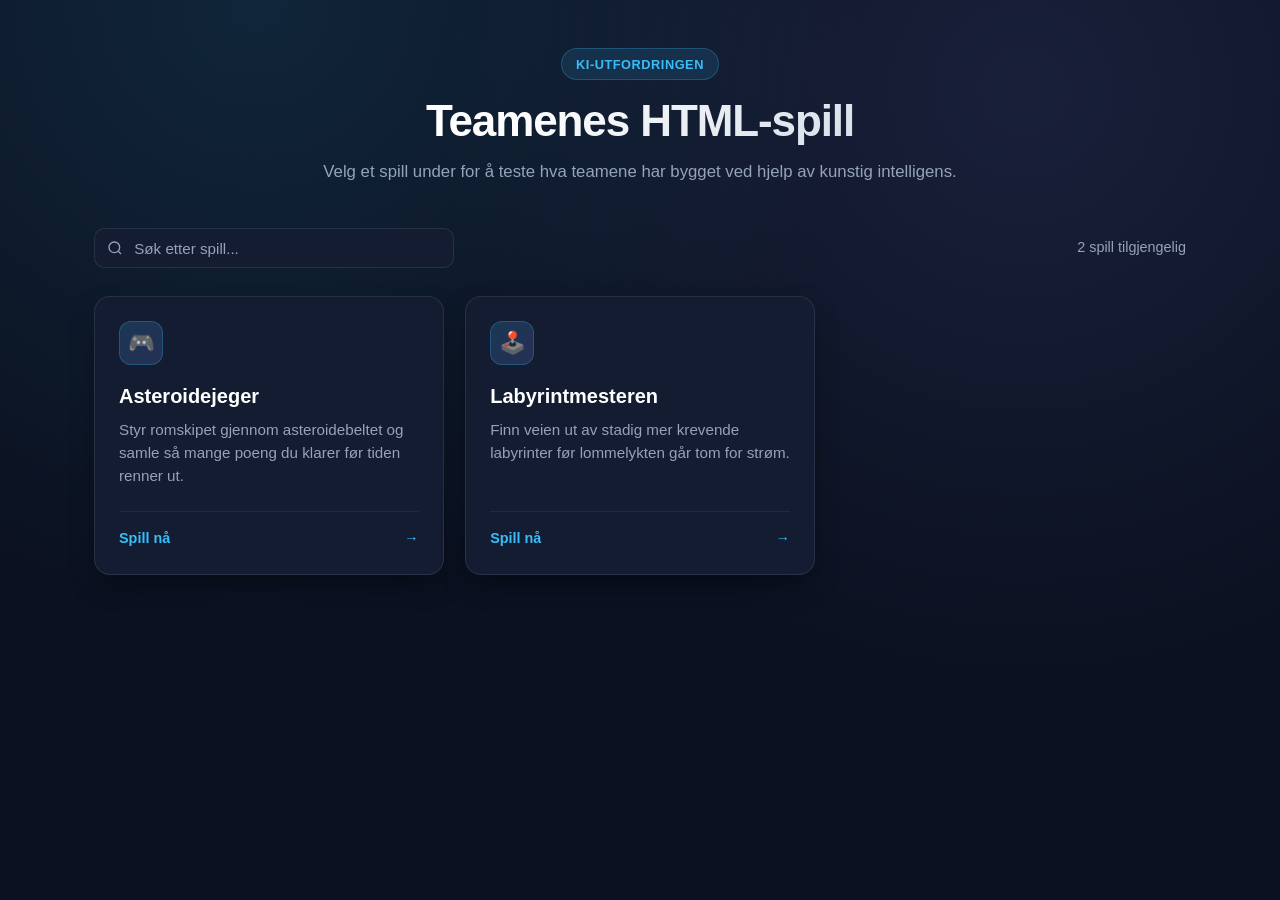
==== kidriv/index.html @ 7308d341 "Add initial HTML structure for game overview" ====
<!DOCTYPE html>
<html lang="no">
<head>
  <meta charset="UTF-8">
  <meta name="viewport" content="width=device-width, initial-scale=1.0">
  <title>KI-spillutfordringen – Spilloversikt</title>
  <style>
    :root {
      --bg: #0b1120;
      --surface: #131c31;
      --surface-hover: #192540;
      --border: rgba(148, 163, 184, 0.16);
      --border-hover: rgba(56, 189, 248, 0.5);
      --text: #f1f5f9;
      --text-muted: #94a3b8;
      --accent: #38bdf8;
      --accent-secondary: #818cf8;
      --shadow: 0 12px 30px -10px rgba(0, 0, 0, 0.6);
    }

    * {
      box-sizing: border-box;
      margin: 0;
      padding: 0;
    }

    body {
      font-family: -apple-system, BlinkMacSystemFont, "Segoe UI", Roboto, Helvetica, Arial, sans-serif;
      background-color: var(--bg);
      background-image:
        radial-gradient(circle at 20% 0%, rgba(56, 189, 248, 0.12) 0%, transparent 45%),
        radial-gradient(circle at 80% 10%, rgba(129, 140, 248, 0.12) 0%, transparent 45%);
      color: var(--text);
      min-height: 100vh;
      line-height: 1.5;
      -webkit-font-smoothing: antialiased;
    }

    .container {
      max-width: 1140px;
      margin: 0 auto;
      padding: 3rem 1.5rem 4rem;
    }

    header {
      text-align: center;
      max-width: 680px;
      margin: 0 auto 2.75rem;
    }

    .badge {
      display: inline-flex;
      align-items: center;
      gap: 0.4rem;
      padding: 0.35rem 0.85rem;
      border-radius: 999px;
      background: rgba(56, 189, 248, 0.12);
      border: 1px solid rgba(56, 189, 248, 0.25);
      color: var(--accent);
      font-size: 0.8rem;
      font-weight: 600;
      letter-spacing: 0.04em;
      text-transform: uppercase;
      margin-bottom: 1rem;
    }

    h1 {
      font-size: clamp(1.9rem, 4vw, 2.75rem);
      font-weight: 800;
      letter-spacing: -0.025em;
      line-height: 1.15;
      margin-bottom: 0.75rem;
      background: linear-gradient(135deg, #ffffff 30%, #cbd5e1 100%);
      -webkit-background-clip: text;
      -webkit-text-fill-color: transparent;
    }

    .subtitle {
      color: var(--text-muted);
      font-size: 1.05rem;
    }

    .toolbar {
      display: flex;
      flex-wrap: wrap;
      justify-content: space-between;
      align-items: center;
      gap: 1rem;
      margin-bottom: 1.75rem;
    }

    .search-box {
      position: relative;
      flex: 1 1 260px;
      max-width: 360px;
    }

    .search-box input {
      width: 100%;
      padding: 0.65rem 1rem 0.65rem 2.45rem;
      border-radius: 10px;
      border: 1px solid var(--border);
      background: var(--surface);
      color: var(--text);
      font-size: 0.95rem;
      outline: none;
      transition: border-color 0.2s, box-shadow 0.2s;
    }

    .search-box input::placeholder {
      color: var(--text-muted);
    }

    .search-box input:focus {
      border-color: var(--accent);
      box-shadow: 0 0 0 3px rgba(56, 189, 248, 0.15);
    }

    .search-icon {
      position: absolute;
      left: 0.8rem;
      top: 50%;
      transform: translateY(-50%);
      width: 16px;
      height: 16px;
      color: var(--text-muted);
      pointer-events: none;
    }

    .count {
      color: var(--text-muted);
      font-size: 0.9rem;
      font-weight: 500;
    }

    .grid {
      display: grid;
      grid-template-columns: repeat(auto-fill, minmax(300px, 1fr));
      gap: 1.35rem;
    }

    .card {
      display: flex;
      flex-direction: column;
      justify-content: space-between;
      text-decoration: none;
      color: inherit;
      background: var(--surface);
      border: 1px solid var(--border);
      border-radius: 16px;
      padding: 1.5rem;
      box-shadow: var(--shadow);
      transition: transform 0.2s ease, border-color 0.2s ease, background-color 0.2s ease;
    }

    .card:hover,
    .card:focus-visible {
      transform: translateY(-4px);
      background: var(--surface-hover);
      border-color: var(--border-hover);
      outline: none;
    }

    .card-top {
      display: flex;
      align-items: flex-start;
      justify-content: space-between;
      gap: 1rem;
      margin-bottom: 1rem;
    }

    .icon-box {
      width: 44px;
      height: 44px;
      border-radius: 12px;
      display: grid;
      place-items: center;
      font-size: 1.35rem;
      background: linear-gradient(135deg, rgba(56, 189, 248, 0.18), rgba(129, 140, 248, 0.18));
      border: 1px solid rgba(56, 189, 248, 0.25);
      color: var(--accent);
      flex-shrink: 0;
    }

    .team-tag {
      font-size: 0.78rem;
      font-weight: 600;
      color: var(--text-muted);
      background: rgba(15, 23, 42, 0.6);
      border: 1px solid var(--border);
      padding: 0.25rem 0.65rem;
      border-radius: 999px;
    }

    .card h2 {
      font-size: 1.25rem;
      font-weight: 700;
      margin-bottom: 0.5rem;
      color: #ffffff;
    }

    .card p {
      color: var(--text-muted);
      font-size: 0.95rem;
      margin-bottom: 1.5rem;
    }

    .card-footer {
      display: flex;
      align-items: center;
      justify-content: space-between;
      padding-top: 1rem;
      border-top: 1px solid rgba(148, 163, 184, 0.1);
      font-size: 0.9rem;
      font-weight: 600;
      color: var(--accent);
    }

    .arrow {
      transition: transform 0.2s ease;
    }

    .card:hover .arrow {
      transform: translateX(4px);
    }

    .empty-state,
    .error-banner {
      text-align: center;
      padding: 2.5rem 1.5rem;
      border-radius: 14px;
      background: var(--surface);
      border: 1px solid var(--border);
      color: var(--text-muted);
    }

    .error-banner {
      border-color: rgba(248, 113, 113, 0.45);
      color: #fca5a5;
      margin-bottom: 1.5rem;
      text-align: left;
    }
  </style>
</head>
<body>
  <div class="container">
    <header>
      <div class="badge">KI-utfordringen</div>
      <h1>Teamenes HTML-spill</h1>
      <p class="subtitle">
        Velg et spill under for å teste hva teamene har bygget ved hjelp av kunstig intelligens.
      </p>
    </header>

    <div id="error-container"></div>

    <div class="toolbar">
      <div class="search-box">
        <svg class="search-icon" viewBox="0 0 24 24" fill="none" stroke="currentColor" stroke-width="2">
          <circle cx="11" cy="11" r="8"></circle>
          <line x1="21" y1="21" x2="16.65" y2="16.65"></line>
        </svg>
        <input type="search" id="search-input" placeholder="Søk etter spill..." aria-label="Søk etter spill">
      </div>
      <div class="count" id="game-count"></div>
    </div>

    <main id="games-grid" class="grid" aria-live="polite"></main>
  </div>

  <!-- =====================================================================
       LEGG INN NYE SPILL HER (gyldig JSON-format)
       Obligatoriske felt:
         - "folder": Navn på undermappen på webserveren (f.eks. "romskip")
         - "title":  Tittel på spillet
         - "description": Kort beskrivelse av spillet

       Valgfrie felt (kan utelates):
         - "team": Navn på teamet som laget spillet
         - "icon": En valgfri emoji som vises på kortet
       ===================================================================== -->
  <script id="games-data" type="application/json">
  [
    {
      "folder": "eksempel-spill-1",
      "title": "Asteroidejeger",
      "description": "Styr romskipet gjennom asteroidebeltet og samle så mange poeng du klarer før tiden renner ut."
    },
    {
      "folder": "eksempel-spill-2",
      "title": "Labyrintmesteren",
      "description": "Finn veien ut av stadig mer krevende labyrinter før lommelykten går tom for strøm."
    }
  ]
  </script>

  <script>
    const gridEl = document.getElementById("games-grid");
    const countEl = document.getElementById("game-count");
    const searchInput = document.getElementById("search-input");
    const errorContainer = document.getElementById("error-container");

    const defaultIcons = ["🎮", "🕹️", "🚀", "🧩", "👾", "🏆", "⚡", "🎲"];

    function escapeHtml(str) {
      return String(str ?? "")
        .replace(/&/g, "&amp;")
        .replace(/</g, "&lt;")
        .replace(/>/g, "&gt;")
        .replace(/"/g, "&quot;")
        .replace(/'/g, "&#039;");
    }

    function buildGameUrl(folder) {
      const cleaned = String(folder ?? "").trim().replace(/^\/+|\/+$/g, "");
      if (!cleaned) return "#";
      if (cleaned.toLowerCase().endsWith(".html")) {
        return `./${cleaned}`;
      }
      return `./${cleaned}/`;
    }

    function loadGames() {
      const rawJson = document.getElementById("games-data").textContent;
      try {
        const parsed = JSON.parse(rawJson);
        if (!Array.isArray(parsed)) {
          throw new Error("JSON-dataene må være en liste ([ ... ]).");
        }
        return parsed;
      } catch (err) {
        errorContainer.innerHTML = `
          <div class="error-banner">
            <strong>Feil i JSON-listen:</strong> Sjekk at alle objekter har doble anførselstegn og komma mellom hvert spill (men ikke etter det siste spillet).<br>
            <small>${escapeHtml(err.message)}</small>
          </div>
        `;
        return [];
      }
    }

    const allGames = loadGames();

    function renderGames(filterText = "") {
      const query = filterText.trim().toLowerCase();
      const filtered = allGames.filter((game) => {
        const haystack = `${game.title ?? ""} ${game.description ?? ""} ${game.team ?? ""} ${game.folder ?? ""}`.toLowerCase();
        return haystack.includes(query);
      });

      countEl.textContent = filtered.length === 1
        ? "1 spill tilgjengelig"
        : `${filtered.length} spill tilgjengelig`;

      if (filtered.length === 0) {
        gridEl.innerHTML = `<div class="empty-state" style="grid-column: 1 / -1;">Ingen spill matchet søket ditt.</div>`;
        return;
      }

      gridEl.innerHTML = filtered.map((game, index) => {
        const icon = game.icon || defaultIcons[index % defaultIcons.length];
        const teamHtml = game.team ? `<span class="team-tag">${escapeHtml(game.team)}</span>` : "";
        const href = buildGameUrl(game.folder);

        return `
          <a class="card" href="${escapeHtml(href)}">
            <div>
              <div class="card-top">
                <div class="icon-box" aria-hidden="true">${escapeHtml(icon)}</div>
                ${teamHtml}
              </div>
              <h2>${escapeHtml(game.title || "Uten tittel")}</h2>
              <p>${escapeHtml(game.description || "")}</p>
            </div>
            <div class="card-footer">
              <span>Spill nå</span>
              <span class="arrow" aria-hidden="true">&rarr;</span>
            </div>
          </a>
        `;
      }).join("");
    }

    searchInput.addEventListener("input", (e) => {
      renderGames(e.target.value);
    });

    renderGames();
  </script>
</body>
</html>
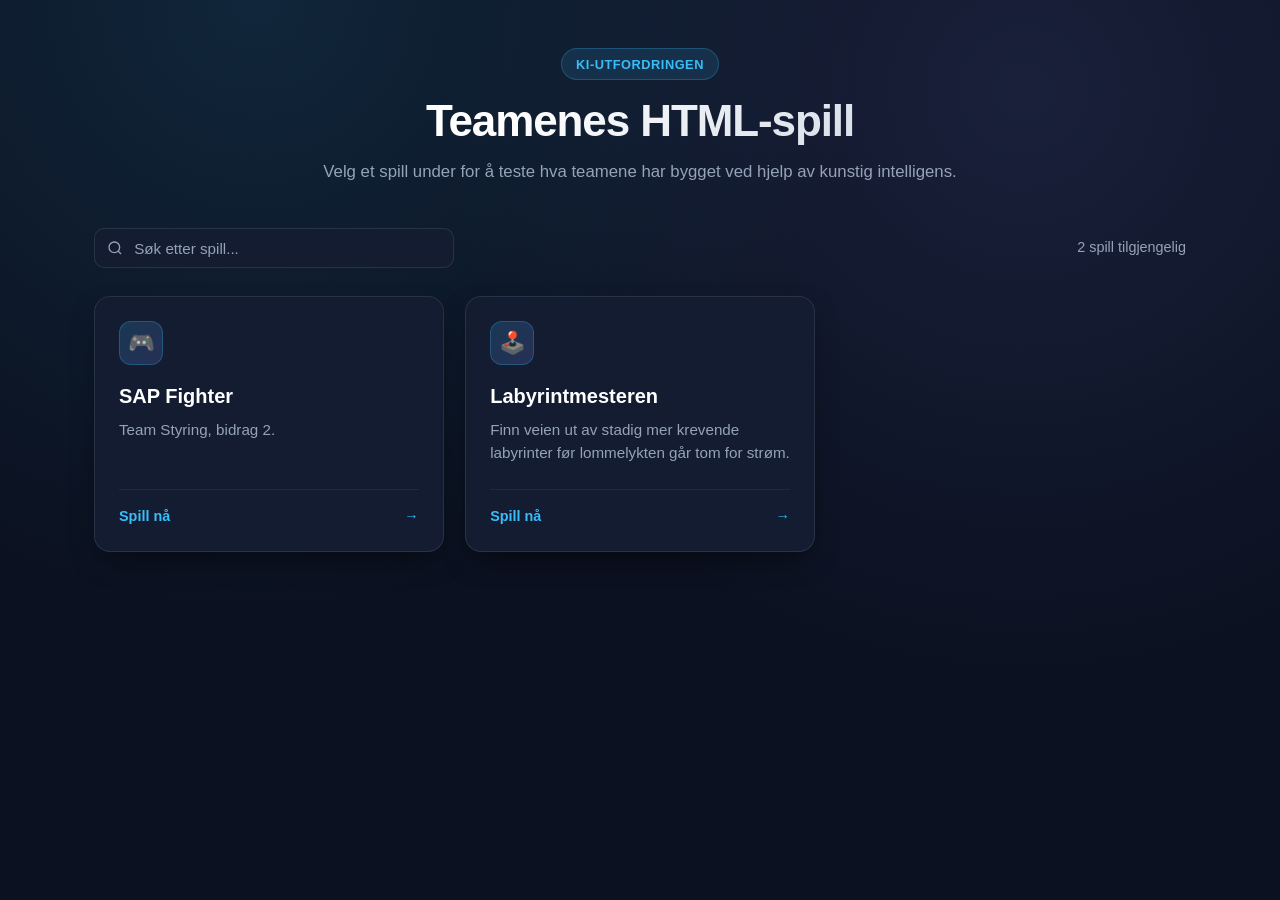
==== commit 34aca570: "Update game data in index.html" ====
--- a/kidriv/index.html
+++ b/kidriv/index.html
@@ -282,9 +282,9 @@
   <script id="games-data" type="application/json">
   [
     {
-      "folder": "eksempel-spill-1",
-      "title": "Asteroidejeger",
-      "description": "Styr romskipet gjennom asteroidebeltet og samle så mange poeng du klarer før tiden renner ut."
+      "folder": "sapfighter",
+      "title": "SAP Fighter",
+      "description": "Team Styring, bidrag 2."
     },
     {
       "folder": "eksempel-spill-2",
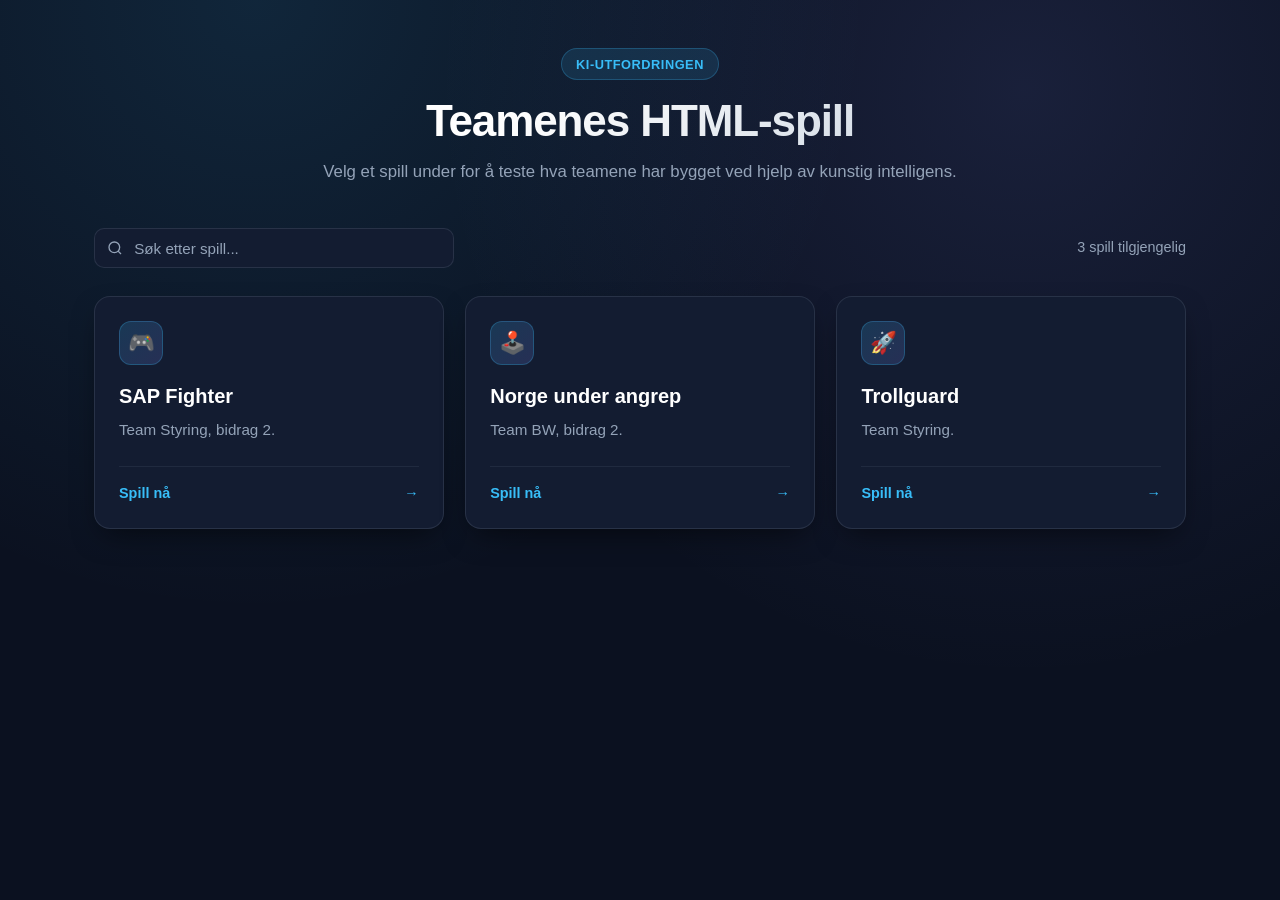
==== commit d81ad8be: "Update game entries in index.html" ====
--- a/kidriv/index.html
+++ b/kidriv/index.html
@@ -287,9 +287,14 @@
       "description": "Team Styring, bidrag 2."
     },
     {
-      "folder": "eksempel-spill-2",
-      "title": "Labyrintmesteren",
-      "description": "Finn veien ut av stadig mer krevende labyrinter før lommelykten går tom for strøm."
+      "folder": "norgeunderangrep",
+      "title": "Norge under angrep",
+      "description": "Team BW, bidrag 2."
+    },
+    {
+      "folder": "trollguard",
+      "title": "Trollguard",
+      "description": "Team Styring."
     }
   ]
   </script>
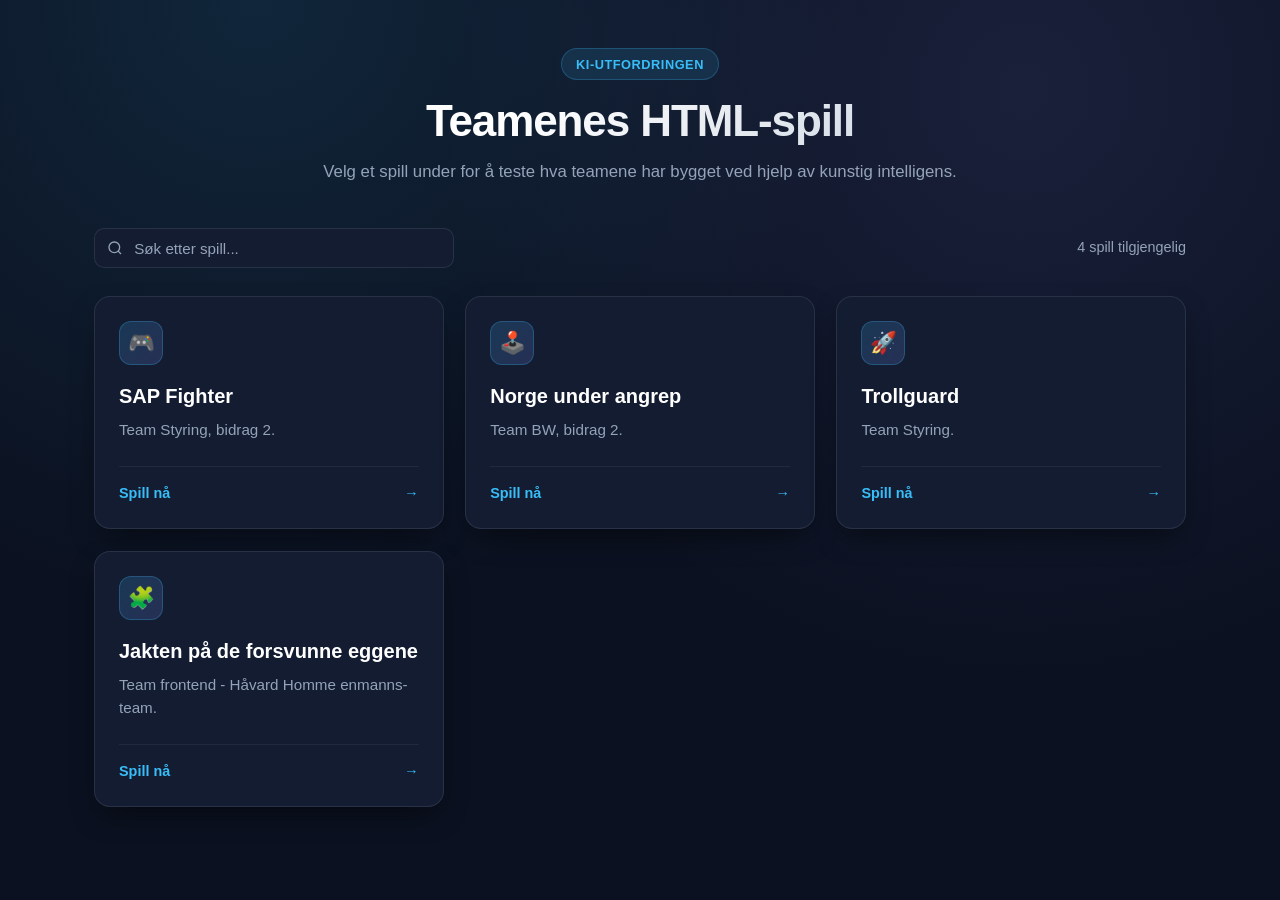
==== commit 346125ad: "Add eggjakt project details to index.html" ====
--- a/kidriv/index.html
+++ b/kidriv/index.html
@@ -295,6 +295,11 @@
       "folder": "trollguard",
       "title": "Trollguard",
       "description": "Team Styring."
+    },
+    {
+      "folder": "eggjakt",
+      "title": "Jakten på de forsvunne eggene",
+      "description": "Team frontend - Håvard Homme enmanns-team."
     }
   ]
   </script>
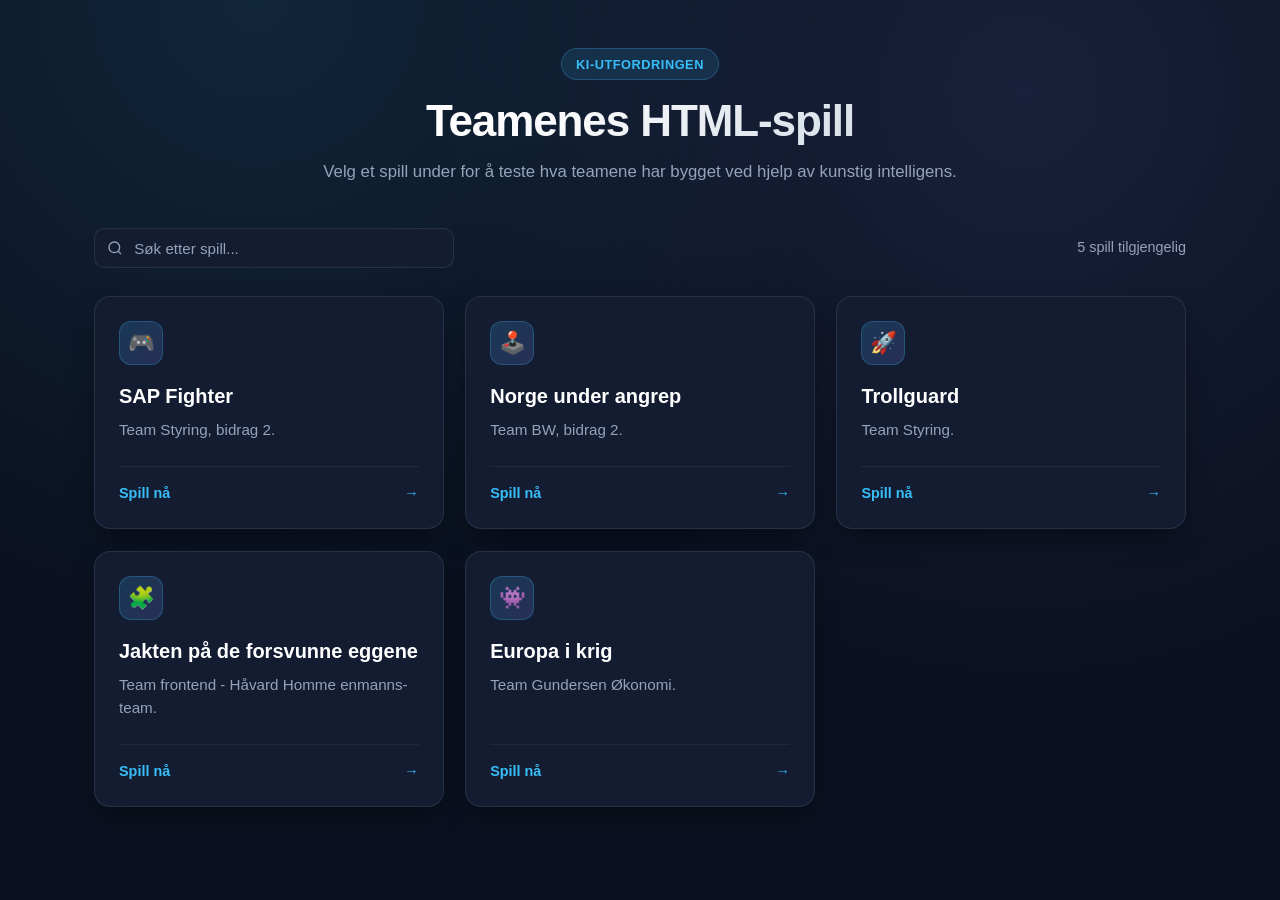
==== commit b17695da: "Add new project entries for 'europakrig'" ====
--- a/kidriv/index.html
+++ b/kidriv/index.html
@@ -300,6 +300,11 @@
       "folder": "eggjakt",
       "title": "Jakten på de forsvunne eggene",
       "description": "Team frontend - Håvard Homme enmanns-team."
+    },
+    {
+      "folder": "europakrig",
+      "title": "Europa i krig",
+      "description": "Team Gundersen Økonomi."
     }
   ]
   </script>
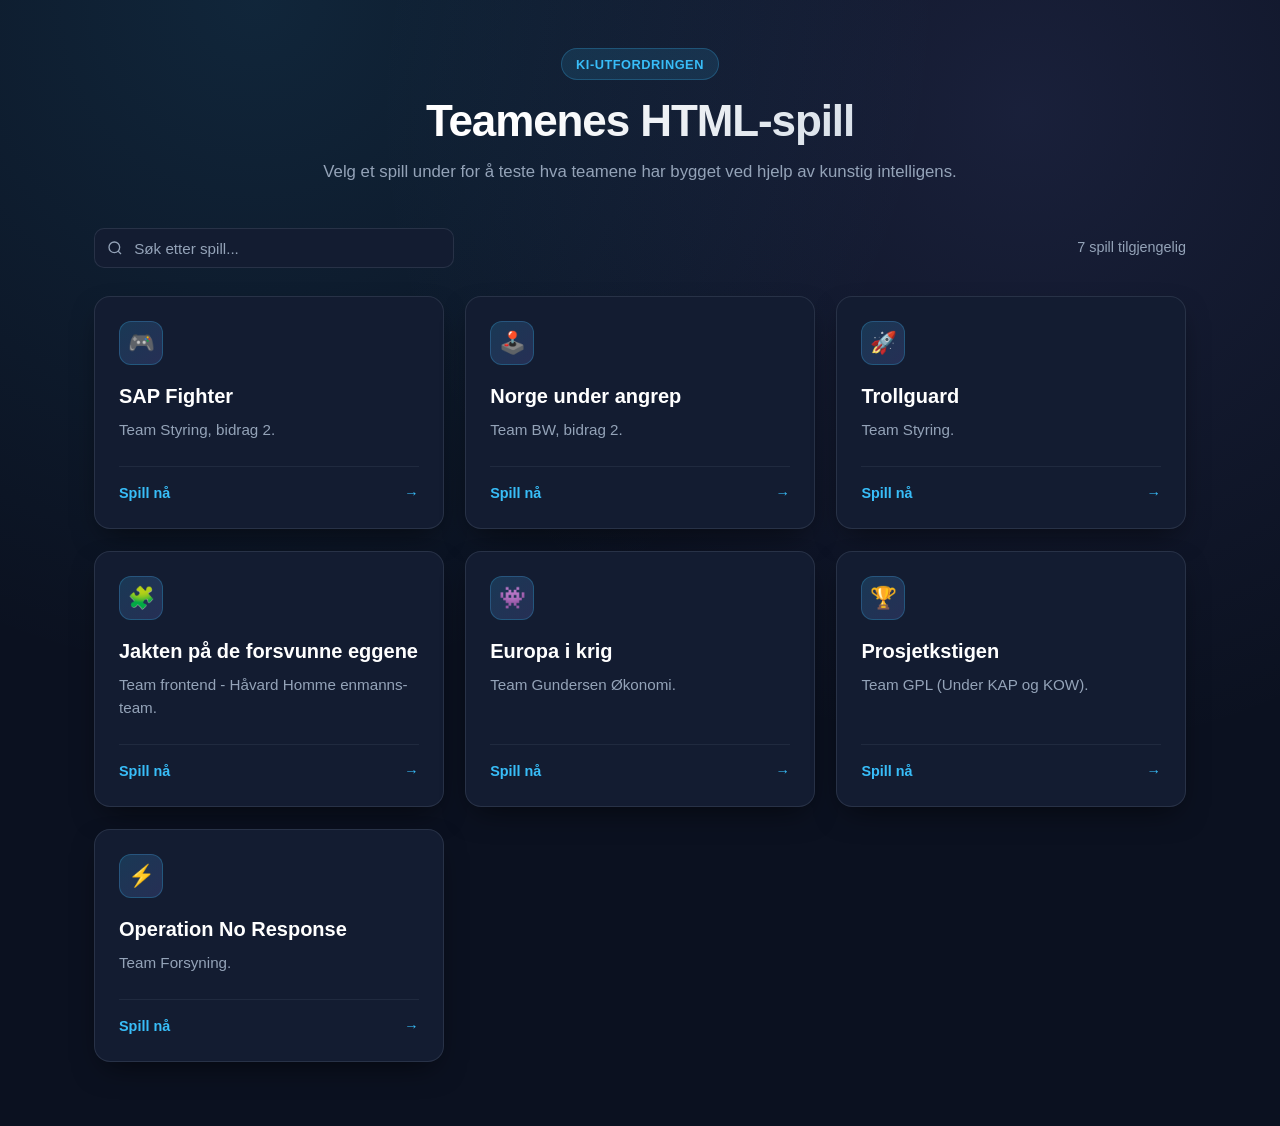
==== commit 20ba40e2: "Update index.html" ====
--- a/kidriv/index.html
+++ b/kidriv/index.html
@@ -305,6 +305,16 @@
       "folder": "europakrig",
       "title": "Europa i krig",
       "description": "Team Gundersen Økonomi."
+    },
+    {
+      "folder": "Prosjetkstigen",
+      "title": "Prosjetkstigen",
+      "description": "Team GPL (Under KAP og KOW)."
+    },
+    {
+      "folder": "noresponse",
+      "title": "Operation No Response",
+      "description": "Team Forsyning."
     }
   ]
   </script>
